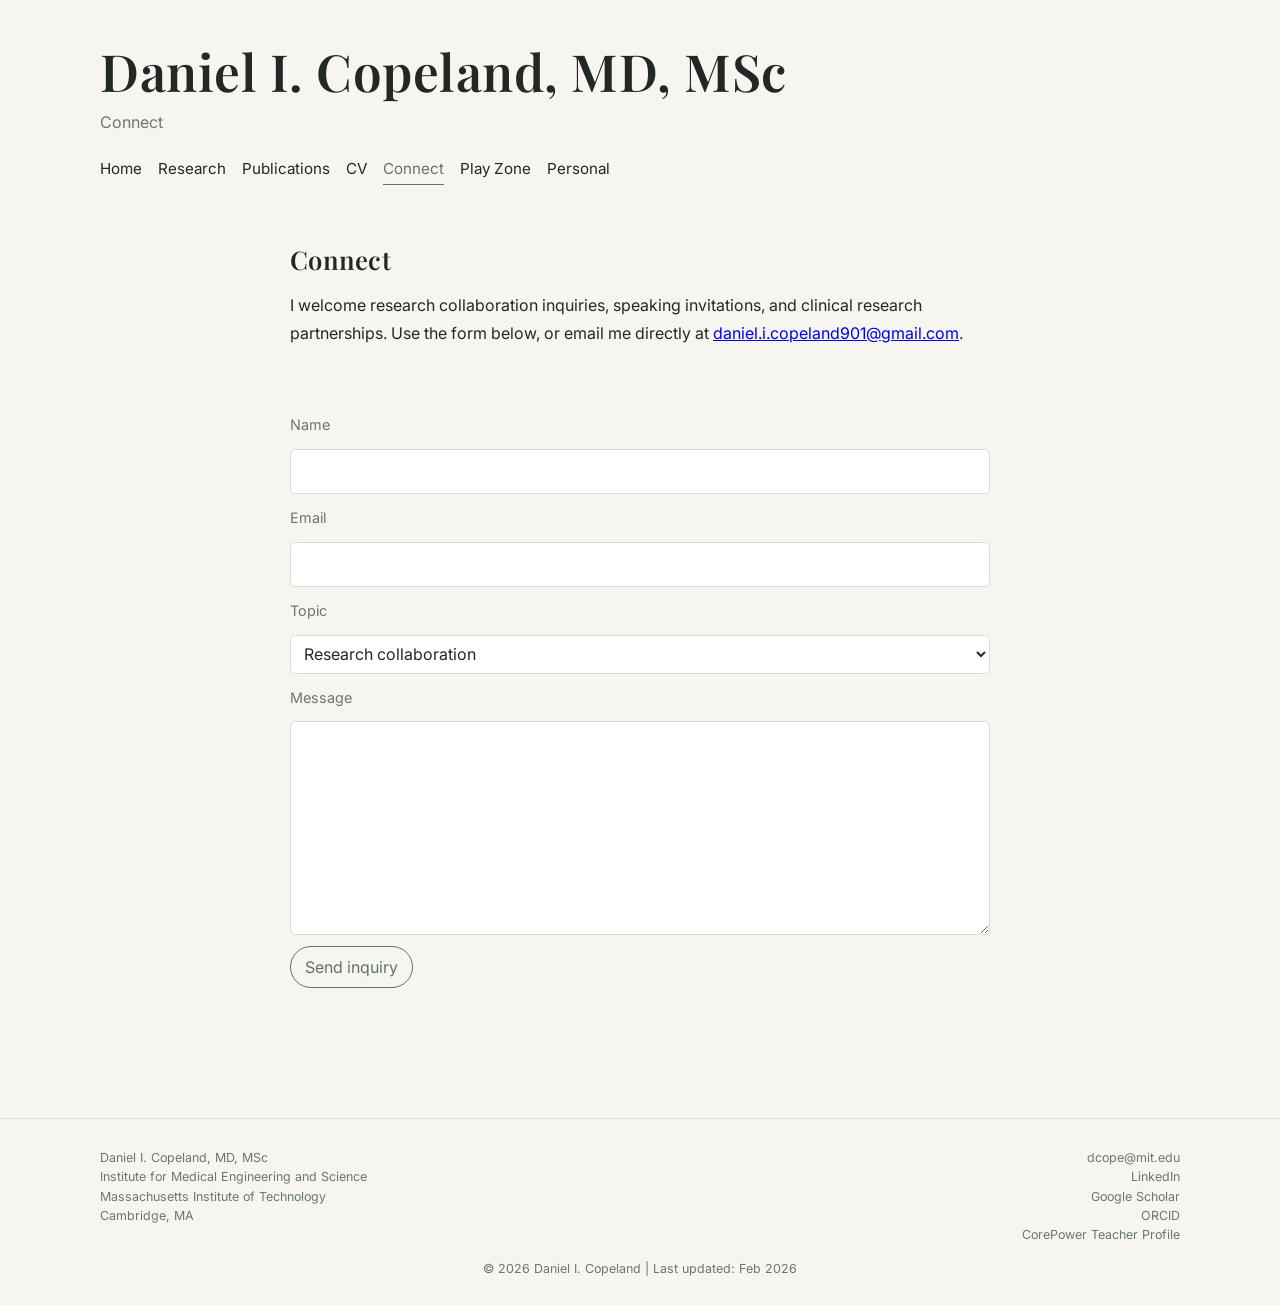
==== site/connect.html @ 0dd6facd "Add connect page" ====
<!doctype html>
<html lang="en">
  <head>
    <meta charset="UTF-8" />
    <meta name="viewport" content="width=device-width, initial-scale=1.0" />
    <title>Connect | Daniel I. Copeland, MD, MSc</title>
    <link rel="icon" type="image/png" href="images/favicon.png" />
    <link rel="stylesheet" href="style.css" />
  </head>
  <body>
    <header>
      <div class="container header-inner">
        <h1>Daniel I. Copeland, MD, MSc</h1>
        <div class="subtitle">Connect</div>
        <nav>
          <a href="index.html">Home</a>
          <a href="research.html">Research</a>
          <a href="publications.html">Publications</a>
          <a href="cv.html">CV</a>
          <a class="active" href="connect.html">Connect</a>
          <a href="practice.html">Play Zone</a>
          <a href="personal.html">Personal</a>
        </nav>
      </div>
    </header>

    <main class="container">
      <section>
        <h2>Connect</h2>
        <p>
          I welcome research collaboration inquiries, speaking invitations, and clinical research
          partnerships. Use the form below, or email me directly at
          <a href="mailto:daniel.i.copeland901@gmail.com">daniel.i.copeland901@gmail.com</a>.
        </p>
      </section>

      <section>
        <form class="connect-form" name="connect" method="POST" data-netlify="true" netlify-honeypot="bot-field">
          <input type="hidden" name="form-name" value="connect" />
          <p class="hidden-field">
            <label>Do not fill this out: <input name="bot-field" /></label>
          </p>

          <label for="name">Name</label>
          <input id="name" name="name" type="text" autocomplete="name" required />

          <label for="email">Email</label>
          <input id="email" name="email" type="email" autocomplete="email" required />

          <label for="topic">Topic</label>
          <select id="topic" name="topic">
            <option value="Research collaboration">Research collaboration</option>
            <option value="Speaking invitation">Speaking invitation</option>
            <option value="Clinical research partnership">Clinical research partnership</option>
            <option value="Other">Other</option>
          </select>

          <label for="message">Message</label>
          <textarea id="message" name="message" rows="7" required></textarea>

          <button type="submit">Send inquiry</button>
        </form>
      </section>
    </main>

    <footer>
      <div class="container site-footer">
        <div class="footer-grid">
          <div class="footer-col">
            <p>Daniel I. Copeland, MD, MSc</p>
            <p>Institute for Medical Engineering and Science</p>
            <p>Massachusetts Institute of Technology</p>
            <p>Cambridge, MA</p>
          </div>
          <div class="footer-col footer-right">
            <p>dcope@mit.edu</p>
            <p><a href="https://www.linkedin.com/in/danielicopeland/" target="_blank" rel="noopener noreferrer">LinkedIn</a></p>
            <p><a href="https://scholar.google.com/citations?user=MTL6aYAAAAAJ" target="_blank" rel="noopener noreferrer">Google Scholar</a></p>
            <p><a href="https://orcid.org/my-orcid?orcid=0009-0000-2799-4146" target="_blank" rel="noopener noreferrer">ORCID</a></p>
            <p><a href="https://www.corepoweryoga.com/content/teachers/f6582496-f638-4979-ba64-a95693bedbef" target="_blank" rel="noopener noreferrer">CorePower Teacher Profile</a></p>
          </div>
        </div>
        <p class="footer-bottom">&copy; 2026 Daniel I. Copeland | Last updated: Feb 2026</p>
      </div>
    </footer>
  </body>
</html>
---- site/style.css ----
@import url("https://fonts.googleapis.com/css2?family=Inter:wght@400;500;600&family=Playfair+Display:wght@500;600;700&display=swap");

:root {
  --bg: #f7f5f0;
  --text: #222826;
  --muted: #6a7771;
  --accent: #5f746d;
  --rule: #d8ddd8;
}

* {
  box-sizing: border-box;
}

body {
  margin: 0;
  font-family: "Inter", system-ui, -apple-system, "Segoe UI", sans-serif;
  background: var(--bg);
  color: var(--text);
  line-height: 1.75;
}

.container {
  width: min(1080px, 92vw);
  margin: 0 auto;
}

header {
  background: transparent;
}

.header-inner {
  padding: 2.6rem 0 1.4rem;
}

h1,
h2,
h3 {
  font-family: "Playfair Display", Georgia, serif;
  font-weight: 600;
  letter-spacing: 0.01em;
}

h1 {
  margin: 0;
  font-size: clamp(2.2rem, 5vw, 3.2rem);
  line-height: 1.15;
}

.subtitle {
  margin-top: 0.5rem;
  color: var(--muted);
  font-size: 1rem;
}

nav {
  margin-top: 1.2rem;
  display: flex;
  flex-wrap: wrap;
  gap: 1rem;
}

nav a {
  text-decoration: none;
  color: var(--text);
  font-size: 0.95rem;
  padding-bottom: 0.12rem;
  border-bottom: 1px solid transparent;
}

nav a:hover,
nav a:focus-visible {
  color: var(--accent);
  border-bottom-color: var(--accent);
}

nav a.active {
  color: var(--accent);
  border-bottom-color: var(--accent);
}

main {
  padding: 2.2rem 0 4rem;
}

section {
  margin: 0 auto 4.1rem;
  max-width: 70ch;
  padding: 0;
  border: 0;
  background: transparent;
}

h2 {
  margin: 0 0 1rem;
  font-size: 1.6rem;
  line-height: 1.25;
}

h3 {
  margin: 0 0 0.45rem;
  font-size: 1.05rem;
}

p,
li {
  margin: 0.55rem 0;
}

ul {
  margin: 0.7rem 0 0 1.2rem;
}

.hero {
  max-width: 100%;
  display: grid;
  grid-template-columns: minmax(0, 70ch) minmax(220px, 360px);
  gap: 2.4rem;
  align-items: start;
}

.hero h2 {
  margin-bottom: 0.5rem;
}

.hero-subhead {
  margin-top: 0;
  color: var(--muted);
}

.hero-note {
  color: var(--muted);
  font-size: 0.94rem;
}

.image-placeholder {
  border: 1px dashed var(--rule);
  color: var(--muted);
  padding: 2rem 1rem;
  text-align: center;
  font-size: 0.95rem;
  background: #fbfaf7;
}

.content-image {
  width: 100%;
  height: auto;
  margin-top: 0.6rem;
  display: block;
}

.research-image {
  width: 50%;
}

main.container > section.research-layout {
  max-width: 980px;
  display: grid;
  grid-template-columns: minmax(0, 1fr) 300px;
  column-gap: 2rem;
  row-gap: 0;
  align-items: start;
}

main.container > section.research-layout .research-image {
  width: 100%;
  margin-top: 0;
}

.research-text h2 + ul {
  margin-bottom: 2rem;
}

.image-caption {
  margin-top: 0.45rem;
  color: var(--muted);
  font-size: 0.8rem;
}

.hero-image {
  margin-top: 0;
  max-height: 460px;
  object-fit: cover;
  object-position: center;
}

.button-row {
  display: flex;
  flex-wrap: wrap;
  gap: 0.7rem;
  margin-top: 1rem;
}

.button-link {
  display: inline-block;
  text-decoration: none;
  color: var(--accent);
  border: 1px solid var(--accent);
  border-radius: 999px;
  padding: 0.38rem 0.88rem;
  font-size: 0.9rem;
}

.connect-form {
  display: grid;
  gap: 0.7rem;
}

.connect-form label {
  color: var(--muted);
  font-size: 0.9rem;
}

.connect-form input,
.connect-form select,
.connect-form textarea {
  width: 100%;
  border: 1px solid var(--rule);
  background: #fff;
  color: var(--text);
  border-radius: 5px;
  padding: 0.48rem 0.55rem;
  font: inherit;
}

.connect-form textarea {
  resize: vertical;
}

.connect-form button {
  justify-self: start;
  border: 1px solid var(--accent);
  background: transparent;
  color: var(--accent);
  border-radius: 999px;
  padding: 0.38rem 0.88rem;
  font: inherit;
  cursor: pointer;
}

.connect-form input:focus,
.connect-form select:focus,
.connect-form textarea:focus,
.connect-form button:focus-visible {
  outline: 2px solid #9cafaa;
  outline-offset: 2px;
}

.hidden-field {
  display: none;
}

.focus-grid {
  display: grid;
  grid-template-columns: repeat(3, minmax(0, 1fr));
  gap: 1.2rem;
  margin-top: 0.45rem;
}

.focus-item {
  padding: 0;
  border: 0;
  background: transparent;
}

.focus-item p {
  margin: 0;
}

.links {
  display: flex;
  flex-wrap: wrap;
  gap: 0.95rem;
}

.links a {
  color: var(--accent);
  text-decoration: none;
  border-bottom: 1px solid transparent;
}

.links a:hover,
.links a:focus-visible {
  border-bottom-color: var(--accent);
}

.photo-collage {
  display: grid;
  grid-template-columns: repeat(2, minmax(0, 1fr));
  gap: 0.6rem;
  align-items: start;
}

.cv-bio {
  max-width: 100%;
  display: grid;
  grid-template-columns: minmax(0, 70ch) minmax(270px, 345px);
  gap: 1.5rem;
  align-items: start;
}

.cv-profile-image {
  margin-top: 0;
  width: 100%;
  max-width: 345px;
}

.collage-image {
  margin-top: 0;
  max-width: 100%;
  aspect-ratio: 4 / 3;
  object-fit: cover;
}

main.container > section.practice-module {
  max-width: 760px;
}

.practice-note {
  color: var(--muted);
  font-size: 0.83rem;
}

.breathing-shell {
  display: flex;
  justify-content: center;
  margin: 1.2rem 0 1rem;
}

.breathing-square {
  position: relative;
  width: min(74vw, 340px);
  aspect-ratio: 1 / 1;
}

.edge {
  position: absolute;
  background: #c8d2cd;
  transition: background-color 0.2s ease;
}

.edge-top,
.edge-bottom {
  left: 0;
  right: 0;
  height: 3px;
}

.edge-left,
.edge-right {
  top: 0;
  bottom: 0;
  width: 3px;
}

.edge-top {
  top: 0;
}

.edge-right {
  right: 0;
}

.edge-bottom {
  bottom: 0;
}

.edge-left {
  left: 0;
}

.breathing-square[data-phase="inhale"] .edge-top,
.breathing-square[data-phase="hold-right"] .edge-right,
.breathing-square[data-phase="exhale"] .edge-bottom,
.breathing-square[data-phase="hold-left"] .edge-left {
  background: var(--accent);
}

.breathing-indicator {
  position: absolute;
  width: 1rem;
  height: 1rem;
  border-radius: 50%;
  background: var(--accent);
  box-shadow: 0 0 0 2px var(--bg);
  pointer-events: none;
}

.breathing-status {
  text-align: center;
}

.phase-label {
  font-weight: 600;
  margin-bottom: 0.1rem;
}

.phase-countdown,
.session-countdown {
  margin: 0.2rem 0;
  color: var(--muted);
}

.practice-controls {
  margin-top: 0.95rem;
  display: flex;
  gap: 0.6rem;
  justify-content: center;
  flex-wrap: wrap;
}

.practice-controls button {
  border: 1px solid var(--accent);
  background: transparent;
  color: var(--accent);
  border-radius: 999px;
  padding: 0.35rem 0.86rem;
  font: inherit;
  cursor: pointer;
}

.practice-controls button:focus-visible {
  outline: 2px solid #9cafaa;
  outline-offset: 2px;
}

.duration-picker {
  margin-top: 0.95rem;
  display: flex;
  justify-content: center;
  align-items: center;
  gap: 0.55rem;
  color: var(--muted);
  font-size: 0.92rem;
}

.duration-picker select {
  border: 1px solid var(--rule);
  background: #fff;
  color: var(--text);
  border-radius: 5px;
  padding: 0.2rem 0.45rem;
  font: inherit;
}

.audio-hint {
  margin-top: 0.7rem;
  text-align: center;
  color: var(--muted);
  font-size: 0.8rem;
}

main.container > section.chess-daily {
  max-width: 760px;
}

.chess-module {
  margin-top: 0.8rem;
}

.chess-loading,
.chess-error {
  color: var(--muted);
  font-size: 0.9rem;
}

.chess-title {
  margin: 0.1rem 0 0.2rem;
  font-weight: 600;
}

.chess-date {
  margin: 0.1rem 0 0.4rem;
  color: var(--muted);
  font-size: 0.86rem;
}

.chess-board-wrap {
  width: 100%;
  max-width: 520px;
  margin: 0.55rem auto 0;
  aspect-ratio: 1 / 1;
  border: 1px solid var(--rule);
  background: #fff;
}

.chess-puzzle-image {
  width: 100%;
  height: 100%;
  object-fit: contain;
  display: block;
}

.chess-fallback {
  margin: 0;
  padding: 0.7rem;
  width: 100%;
  height: 100%;
  white-space: pre-wrap;
  overflow: auto;
  color: var(--muted);
  font-size: 0.82rem;
}

footer {
  padding: 1.8rem 0 1.6rem;
  color: var(--muted);
  font-size: 0.78rem;
  border-top: 1px solid var(--rule);
}

.site-footer {
  max-width: 100%;
}

.footer-grid {
  display: grid;
  grid-template-columns: 1fr 1fr;
  gap: 0.6rem 1.5rem;
  align-items: start;
}

.footer-col p {
  margin: 0.08rem 0;
  line-height: 1.45;
}

.footer-right {
  text-align: right;
}

.footer-right a {
  color: var(--muted);
  text-decoration: none;
  border-bottom: 1px solid transparent;
}

.footer-right a:hover,
.footer-right a:focus-visible {
  border-bottom-color: var(--muted);
}

.footer-bottom {
  margin: 0.75rem 0 0;
  text-align: center;
}

@media (max-width: 900px) {
  .hero {
    grid-template-columns: 1fr;
    gap: 1.1rem;
  }

  .cv-bio {
    grid-template-columns: 1fr;
    gap: 0.8rem;
  }

  .cv-profile-image {
    max-width: 220px;
  }

  .hero-image {
    max-height: 360px;
  }
}

@media (max-width: 760px) {
  .header-inner {
    padding: 1.4rem 0 1rem;
  }

  main {
    padding: 1.2rem 0 2.2rem;
  }

  section {
    margin-bottom: 2.8rem;
  }

  .focus-grid {
    grid-template-columns: 1fr;
  }

  .photo-collage {
    grid-template-columns: 1fr;
  }

  .breathing-square {
    width: min(86vw, 320px);
  }

  .research-image {
    width: 100%;
  }

  .footer-grid {
    grid-template-columns: 1fr;
    gap: 0.5rem;
  }

  .footer-right {
    text-align: left;
  }
}

@media (max-width: 600px) {
  main.container > section.research-layout {
    grid-template-columns: 1fr;
    gap: 1rem;
  }
}
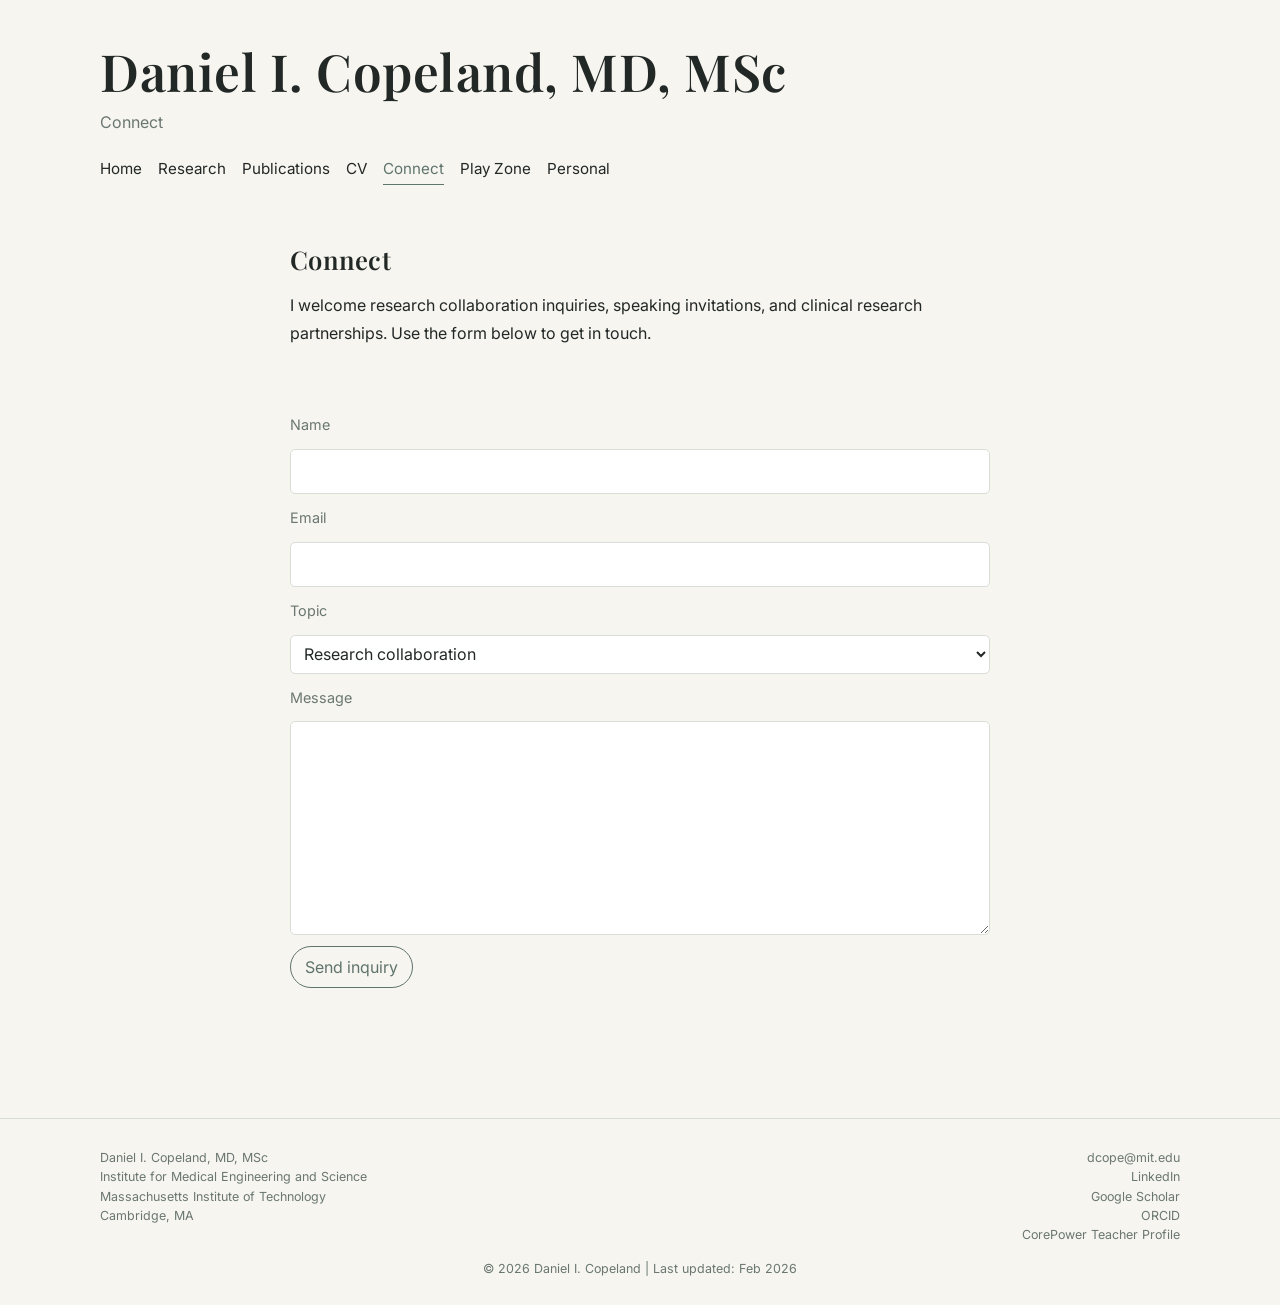
==== commit 35435c2d: "Remove visible email from connect page" ====
--- a/site/connect.html
+++ b/site/connect.html
@@ -29,8 +29,7 @@
         <h2>Connect</h2>
         <p>
           I welcome research collaboration inquiries, speaking invitations, and clinical research
-          partnerships. Use the form below, or email me directly at
-          <a href="mailto:daniel.i.copeland901@gmail.com">daniel.i.copeland901@gmail.com</a>.
+          partnerships. Use the form below to get in touch.
         </p>
       </section>
 
